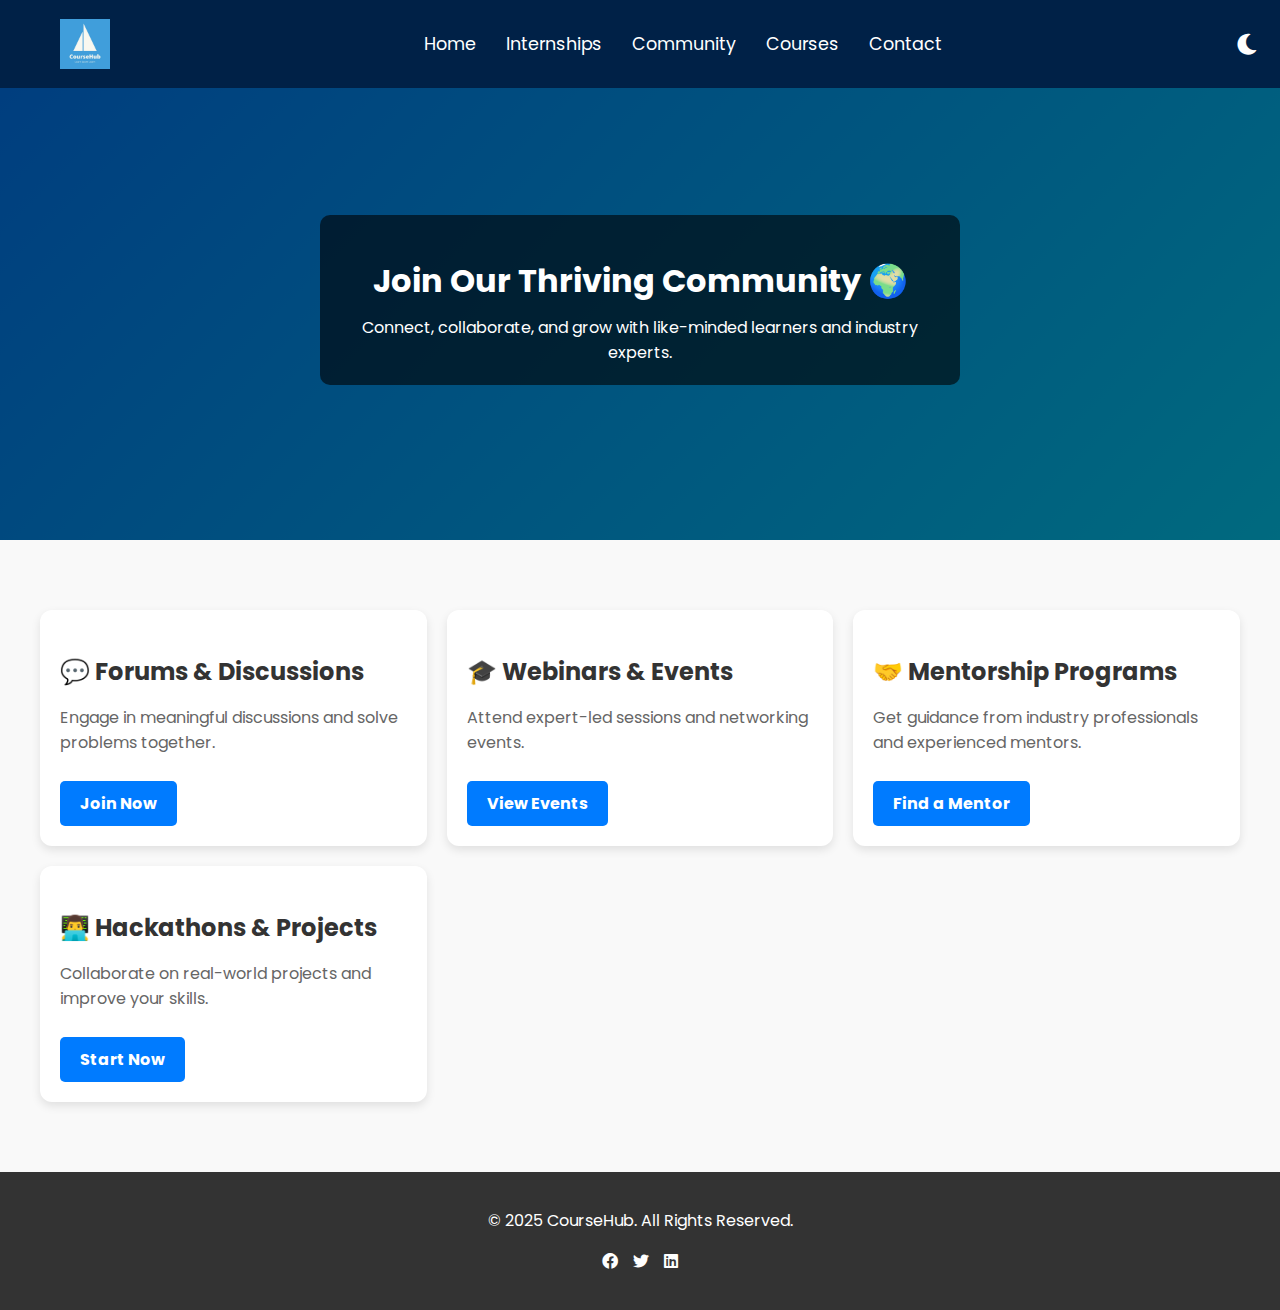
==== community.html @ 1e1254ca "Add files via upload" ====
<!DOCTYPE html>
<html lang="en">
  <head>
    <meta charset="UTF-8" />
    <meta name="viewport" content="width=device-width, initial-scale=1.0" />
    <title>Community - CourseHub</title>
    <link rel="stylesheet" href="styles.css" />
    <script defer src="script.js"></script>
    <link
      href="https://fonts.googleapis.com/css2?family=Poppins:wght@300;400;600&display=swap"
      rel="stylesheet"
    />
    <link
      rel="stylesheet"
      href="https://cdnjs.cloudflare.com/ajax/libs/font-awesome/6.0.0-beta3/css/all.min.css"
    />
    <style>
      /* General Styles */
      body {
        font-family: "Poppins", sans-serif;
        margin: 0;
        padding: 0;
        background-color: #f9f9f9;
        color: #333;
      }

      body.dark-mode {
        background-color: #121212;
        color: #ffffff;
      }

      /* Updated Hero Section */
      .hero {
        background: linear-gradient(135deg, #007bff, #00d4ff);
        color: white;
        text-align: center;
        padding: 60px 20px; /* Reduced padding */
        position: relative;
        overflow: hidden;
        height: 40vh; /* Reduced height */
        display: flex;
        align-items: center;
        justify-content: center;
      }

      .hero h1 {
        font-size: 2rem; /* Reduced font size */
        margin-bottom: 10px;
        animation: fadeIn 2s ease-in-out;
      }

      .hero p {
        font-size: 1rem; /* Reduced font size */
        max-width: 600px;
        margin: auto;
        animation: fadeIn 3s ease-in-out;
      }

      @keyframes fadeIn {
        from {
          opacity: 0;
          transform: translateY(20px);
        }
        to {
          opacity: 1;
          transform: translateY(0);
        }
      }

      /* Community Cards */
      .community-container {
        display: grid;
        grid-template-columns: repeat(auto-fit, minmax(300px, 1fr));
        gap: 20px;
        max-width: 1200px;
        margin: 50px auto;
        padding: 20px;
      }

      .community-box {
        background: white;
        padding: 20px;
        border-radius: 12px;
        box-shadow: 0px 4px 10px rgba(0, 0, 0, 0.1);
        transition: transform 0.3s ease-in-out;
        position: relative;
        overflow: hidden;
      }

      .community-box::before {
        content: "";
        position: absolute;
        top: -2px;
        left: -2px;
        right: -2px;
        bottom: -2px;
        background: linear-gradient(45deg, #007bff, #00d4ff);
        z-index: -1;
        border-radius: 14px;
        transition: opacity 0.3s ease-in-out;
        opacity: 0;
      }

      .community-box:hover::before {
        opacity: 1;
      }

      .community-box:hover {
        transform: translateY(-10px);
      }

      .community-box h3 {
        font-size: 1.5rem;
        margin-bottom: 10px;
      }

      .community-box p {
        font-size: 1rem;
        color: #666;
      }

      .community-box .btn {
        display: inline-block;
        margin-top: 10px;
        padding: 10px 20px;
        background-color: #007bff;
        color: white;
        text-decoration: none;
        border-radius: 5px;
        transition: background 0.3s;
      }

      .community-box .btn:hover {
        background-color: #0056b3;
      }

      /* Dark Mode Styles */
      body.dark-mode .community-box {
        background-color: #1f1f1f;
        color: #ffffff;
      }

      body.dark-mode .community-box p {
        color: #ccc;
      }

      /* Footer */
      footer {
        background: #333;
        color: white;
        text-align: center;
        padding: 20px 10px;
        margin-top: 50px;
      }

      .social-links {
        list-style: none;
        padding: 0;
        display: flex;
        justify-content: center;
        gap: 15px;
      }

      .social-links a {
        color: white;
        text-decoration: none;
        font-weight: bold;
      }

      /* Responsive Design */
      @media (max-width: 768px) {
        .community-container {
          grid-template-columns: 1fr;
        }

        .hero h1 {
          font-size: 1.8rem;
        }

        .hero p {
          font-size: 0.9rem;
        }
      }
    </style>
  </head>
  <body>
    <!-- Loading Animation -->
    <div class="loader-wrapper">
      <div class="loader"></div>
    </div>

    <!-- Header -->
    <header>
      <nav>
        <div class="logo">
          <img src="images/logo.jpeg" alt="CourseHub Logo" />
        </div>
        <ul class="nav-links">
          <li><a href="index.html">Home</a></li>
          <li><a href="internship.html">Internships</a></li>
          <li><a href="community.html">Community</a></li>
          <li><a href="courses.html">Courses</a></li>
          <li><a href="contact.html">Contact</a></li>
        </ul>
        <div class="theme-toggle">
          <i class="fas fa-moon"></i>
        </div>
        <div class="menu-toggle">&#9776;</div>
      </nav>
    </header>

    <!-- Hero Section -->
    <section class="hero">
      <div class="hero-content">
        <h1>Join Our Thriving Community 🌍</h1>
        <p>
          Connect, collaborate, and grow with like-minded learners and industry
          experts.
        </p>
      </div>
    </section>

    <!-- Community Section -->
    <section class="community">
      <div class="community-container">
        <div class="community-box">
          <h3>💬 Forums & Discussions</h3>
          <p>Engage in meaningful discussions and solve problems together.</p>
          <a href="#" class="btn">Join Now</a>
        </div>
        <div class="community-box">
          <h3>🎓 Webinars & Events</h3>
          <p>Attend expert-led sessions and networking events.</p>
          <a href="#" class="btn">View Events</a>
        </div>
        <div class="community-box">
          <h3>🤝 Mentorship Programs</h3>
          <p>
            Get guidance from industry professionals and experienced mentors.
          </p>
          <a href="#" class="btn">Find a Mentor</a>
        </div>
        <div class="community-box">
          <h3>👨‍💻 Hackathons & Projects</h3>
          <p>Collaborate on real-world projects and improve your skills.</p>
          <a href="#" class="btn">Start Now</a>
        </div>
      </div>
    </section>

    <!-- Footer -->
    <footer>
      <div class="footer-content">
        <p>&copy; 2025 CourseHub. All Rights Reserved.</p>
        <ul class="social-links">
          <li>
            <a href="#"><i class="fab fa-facebook"></i></a>
          </li>
          <li>
            <a href="#"><i class="fab fa-twitter"></i></a>
          </li>
          <li>
            <a href="#"><i class="fab fa-linkedin"></i></a>
          </li>
        </ul>
      </div>
    </footer>

    <!-- Scroll-to-Top Button -->
    <button class="scroll-to-top">
      <i class="fas fa-arrow-up"></i>
    </button>

    <!-- Progress Bar -->
    <div class="progress-bar"></div>
  </body>
</html>
---- styles.css ----
/* General Styles */
body {
    font-family: 'Arial', sans-serif;
    margin: 0;
    padding: 0;
    box-sizing: border-box;
    background-color: #f8f9fa;
    color: #333;
}

/* Navigation Bar */
header {
    background: #002147;
    color: white;
    padding: 15px 20px;
    position: fixed;
    width: 100%;
    top: 0;
    left: 0;
    z-index: 1000;
}

nav {
    display: flex;
    justify-content: space-between;
    align-items: center;
    max-width: 1200px;
    margin: auto;
}

.logo {
    font-size: 1.8em;
    font-weight: bold;
}

.nav-links {
    list-style: none;
    display: flex;
}

.nav-links li {
    margin: 0 15px;
}

.nav-links a {
    color: white;
    text-decoration: none;
    font-size: 1.1em;
    transition: color 0.3s;
}

.nav-links a:hover {
    color: #f39c12;
}

.menu-toggle {
    display: none;
    font-size: 2em;
    cursor: pointer;
}

/* Hero Section */
.hero {
    background: linear-gradient(rgba(0, 0, 0, 0.7), rgba(0, 0, 0, 0.7)), url('images/hero-bg.jpg') no-repeat center center/cover;
    color: white;
    text-align: center;
    padding: 150px 20px;
    margin-top: 60px;
}

.hero h1 {
    font-size: 2.5em;
    font-weight: bold;
}

.hero p {
    font-size: 1.2em;
    margin-top: 10px;
    max-width: 600px;
    margin-left: auto;
    margin-right: auto;
}

.hero .btn {
    display: inline-block;
    margin-top: 15px;
    padding: 12px 25px;
    background: #f39c12;
    color: white;
    text-decoration: none;
    font-weight: bold;
    border-radius: 5px;
    transition: background 0.3s;
}

.hero .btn:hover {
    background: #e67e22;
}

/* Feature Sections */
.features {
    display: flex;
    justify-content: space-between;
    flex-wrap: wrap;
    max-width: 1200px;
    margin: 50px auto;
    text-align: center;
    padding: 20px;
}

.feature-box {
    flex: 1;
    background: white;
    margin: 20px;
    padding: 30px;
    border-radius: 10px;
    box-shadow: 0 4px 8px rgba(0, 0, 0, 0.1);
    transition: transform 0.3s;
}

.feature-box:hover {
    transform: scale(1.05);
}

.feature-box img {
    width: 100%;
    height: 180px;
    object-fit: cover;
    border-radius: 10px;
}

/* Footer */
footer {
    text-align: center;
    background: #002147;
    color: white;
    padding: 20px;
    margin-top: 50px;
}

/* Responsive Design */
@media (max-width: 768px) {
    .nav-links {
        display: none;
        flex-direction: column;
        background: #003366;
        position: absolute;
        top: 60px;
        left: 0;
        width: 100%;
    }
    
    .nav-links li {
        text-align: center;
        margin: 10px 0;
    }
    
    .menu-toggle {
        display: block;
    }
    
    .nav-links.active {
        display: flex;
    }
    
    .features {
        flex-direction: column;
        align-items: center;
    }
}
.logo img {
    height: 50px; /* Adjust the size */
    width: auto;
    display: block;
}

.hero {
    background: url("images/explore.jpg") no-repeat center center/cover;
    height: 100vh;
    display: flex;
    align-items: center;
    justify-content: center;
    text-align: center;
    color: white; /* Ensure text is readable */
    position: relative;
}

.hero::before {
    content: "";
    position: absolute;
    top: 0;
    left: 0;
    width: 100%;
    height: 100%;
    background: rgba(0, 0, 0, 0.5); /* Adds a dark overlay for better readability */
}

.hero-content {
    position: relative;
    z-index: 2; /* Ensures the text is above the overlay */
    max-width: 800px;
    padding: 20px;
    background: rgba(0, 0, 0, 0.6); /* Semi-transparent black background */
    border-radius: 10px;
}
.explore-future {
    text-align: center;
    padding: 40px 20px;
    background: #f4f4f4;
    font-size: 1.5rem;
}

.internship-section, .community-section {
    text-align: center;
    padding: 50px 20px;
    background: white;
}

.internship-section h2, .community-section h2 {
    font-size: 2rem;
    color: #333;
    margin-bottom: 10px;
}

.internship-section p, .community-section p {
    font-size: 1.2rem;
    color: #666;
    margin-bottom: 20px;
}

.internship-section img, .community-section img {
    width: 80%;
    max-width: 600px;
    height: auto;
    border-radius: 10px;
    box-shadow: 0px 4px 10px rgba(0, 0, 0, 0.2);
    transition: transform 0.3s ease-in-out;
}

.internship-section img:hover, .community-section img:hover {
    transform: scale(1.05);
}

.feature-box {
    display: flex;
    align-items: center;
    justify-content: space-between;
    background: white;
    padding: 20px;
    border-radius: 10px;
    box-shadow: 0px 4px 10px rgba(0, 0, 0, 0.1);
    max-width: 800px;
    margin: 20px auto;
    gap: 20px;
}

.feature-box img {
    width: 120px;
    height: auto;
    border-radius: 10px;
    box-shadow: 0px 4px 10px rgba(0, 0, 0, 0.2);
}

.feature-box h3 {
    font-size: 1.5rem;
    color: #333;
}

.feature-box p {
    font-size: 1rem;
    color: #666;
}

.feature-box a {
    text-decoration: none;
    font-weight: bold;
    color: #5a2ecb;
}

/* Button Animations */
.btn {
    display: inline-block;
    padding: 12px 25px;
    background-color: #007bff;
    color: white;
    text-decoration: none;
    font-weight: bold;
    border-radius: 8px;
    transition: all 0.3s ease-in-out;
  }
  
  .btn:hover {
    background-color: #0056b3;
    transform: translateY(-3px);
    box-shadow: 0px 4px 10px rgba(0, 0, 0, 0.2);
  }
  
  .btn-secondary {
    background-color: #ffcc00;
    color: #333;
  }
  
  .btn-secondary:hover {
    background-color: #ffaa00;
  }

  /* Testimonials Section */
.testimonials {
    text-align: center;
    padding: 50px 20px;
    background: #f4f4f4;
  }
  
  .testimonial-container {
    display: flex;
    justify-content: center;
    gap: 20px;
    flex-wrap: wrap;
  }
  
  .testimonial-box {
    background: white;
    padding: 20px;
    border-radius: 12px;
    box-shadow: 0px 4px 10px rgba(0, 0, 0, 0.1);
    max-width: 300px;
    transition: transform 0.3s ease-in-out;
  }
  
  .testimonial-box:hover {
    transform: translateY(-5px);
  }

  /* Dark Mode Styles */
body.dark-mode {
    background-color: #121212;
    color: #ffffff;
  }
  
  body.dark-mode header {
    background-color: #1f1f1f;
  }
  
  body.dark-mode .feature-box,
  body.dark-mode .community-box,
  body.dark-mode .internship-box,
  body.dark-mode .course-box {
    background-color: #1f1f1f;
    color: #ffffff;
  }
  
  body.dark-mode .btn {
    background-color: #007bff;
    color: #ffffff;
  }
  
  body.dark-mode .btn:hover {
    background-color: #0056b3;
  }
  
  .theme-toggle {
    cursor: pointer;
    margin-left: 20px;
    font-size: 1.5rem;
  }

  /* Loading Animation */
.loader-wrapper {
    position: fixed;
    top: 0;
    left: 0;
    width: 100%;
    height: 100%;
    background: #ffffff;
    display: flex;
    justify-content: center;
    align-items: center;
    z-index: 9999;
    transition: opacity 0.5s ease;
  }
  
  .loader {
    border: 8px solid #f3f3f3;
    border-top: 8px solid #007bff;
    border-radius: 50%;
    width: 60px;
    height: 60px;
    animation: spin 1s linear infinite;
  }
  
  @keyframes spin {
    0% { transform: rotate(0deg); }
    100% { transform: rotate(360deg); }
  }
  
  .loader-wrapper.hidden {
    opacity: 0;
    pointer-events: none;

  }

  /* Scroll-to-Top Button */
.scroll-to-top {
    position: fixed;
    bottom: 20px;
    right: 20px;
    background-color: #007bff;
    color: white;
    border: none;
    border-radius: 50%;
    width: 50px;
    height: 50px;
    font-size: 1.5rem;
    cursor: pointer;
    display: none;
    transition: background-color 0.3s ease;
  }
  
  .scroll-to-top:hover {
    background-color: #0056b3;
  }
  
  .scroll-to-top.visible {
    display: block;
  }

  .progress-bar {
    position: fixed;
    top: 0;
    left: 0;
    height: 4px;
    background: #007bff;
    width: 0%;
    z-index: 1001;
  }
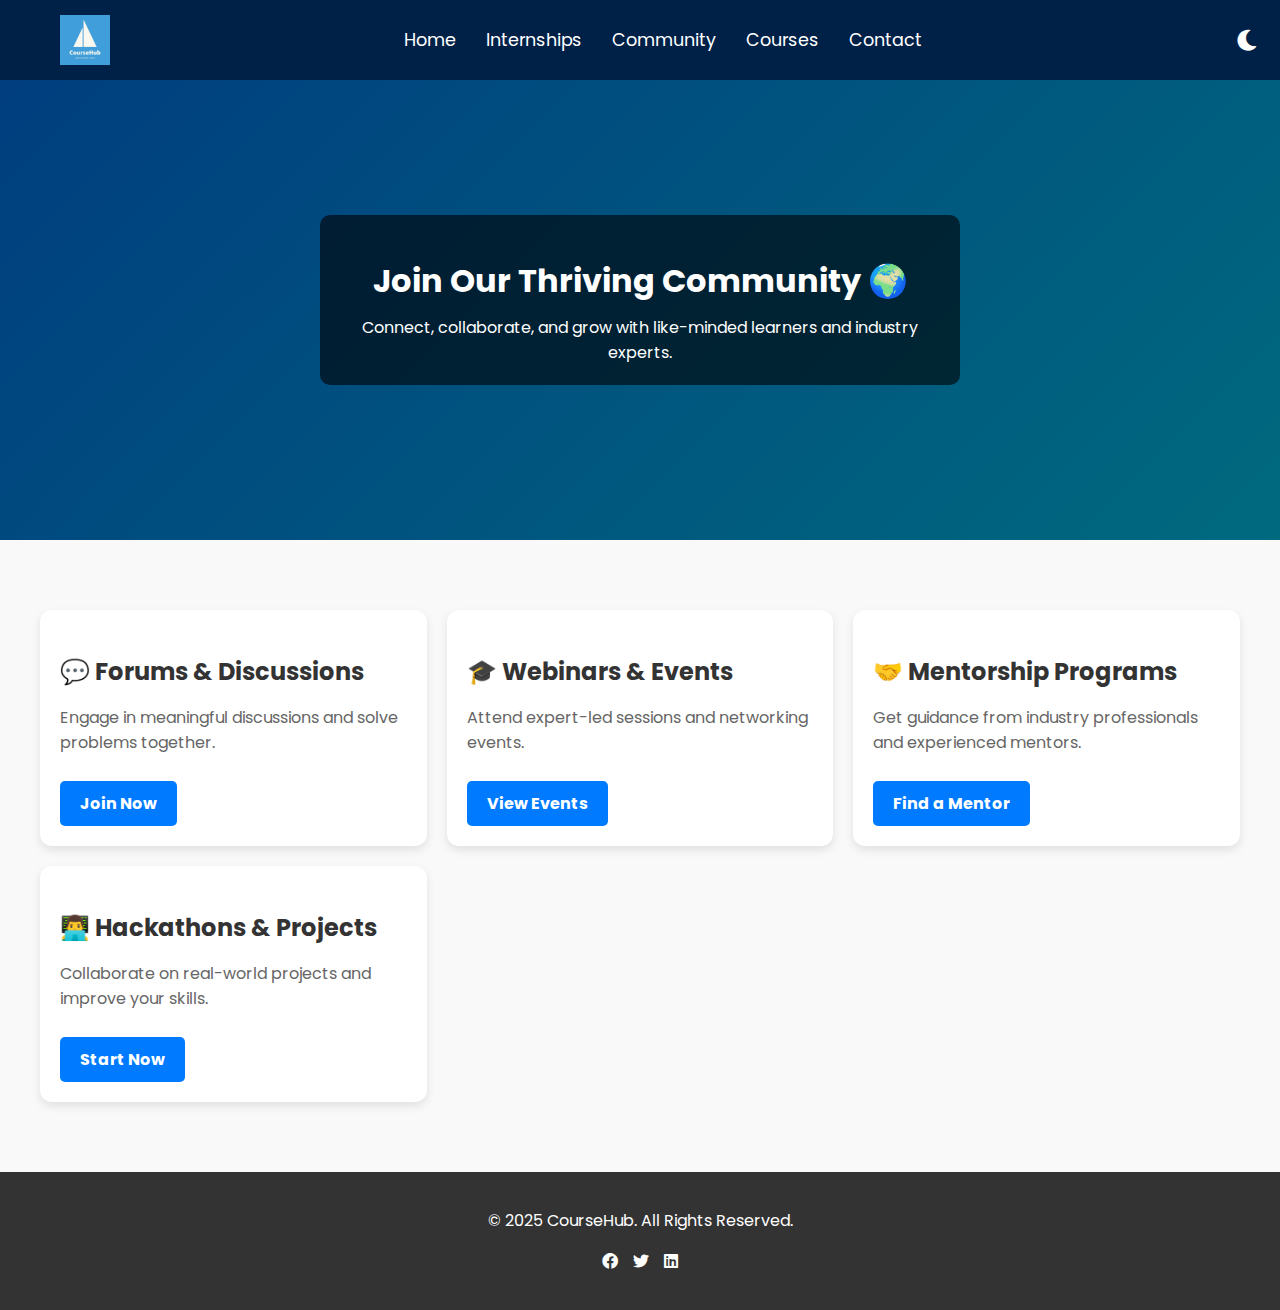
==== commit ba65301e: "community.html" ====
--- a/community.html
+++ b/community.html
@@ -3,6 +3,7 @@
   <head>
     <meta charset="UTF-8" />
     <meta name="viewport" content="width=device-width, initial-scale=1.0" />
+    <meta name="viewport" content="width=device-width, initial-scale=1.0, maximum-scale=1.0, user-scalable=no">
     <title>Community - CourseHub</title>
     <link rel="stylesheet" href="styles.css" />
     <script defer src="script.js"></script>
--- a/styles.css
+++ b/styles.css
@@ -432,4 +432,772 @@
     background: #007bff;
     width: 0%;
     z-index: 1001;
-  }+  }
+
+  /* Hide the menu toggle button on larger screens */
+.menu-toggle {
+    display: none;
+    font-size: 1.5rem;
+    cursor: pointer;
+  }
+  
+  /* Show the menu toggle button on smaller screens */
+  @media (max-width: 768px) {
+    .menu-toggle {
+      display: block;
+    }
+  
+    .nav-links {
+      display: none;
+      flex-direction: column;
+      background: #333;
+      position: absolute;
+      top: 60px;
+      left: 0;
+      width: 100%;
+      text-align: center;
+    }
+  
+    .nav-links.active {
+      display: flex;
+    }
+  }
+
+  img {
+    max-width: 100%;
+    height: auto;
+  }
+
+  .btn {
+    padding: 12px 24px; /* Increase padding */
+    font-size: 1rem; /* Increase font size */
+  }
+
+  body {
+    overflow-x: hidden; /* Hide horizontal overflow */
+  }
+
+  /* Instead of fixed widths */
+.container {
+    width: 90%;  /* Instead of 1200px */
+    max-width: 1200px;
+    margin: auto;
+  }
+
+  
+  @media (max-width: 768px) {
+    nav {
+      flex-direction: column;
+      text-align: center;
+    }
+    
+    .menu-toggle {
+      display: block; /* Show menu toggle button */
+    }
+  
+    .nav-links {
+      display: none; /* Hide links initially */
+    }
+  /* General Styles */
+body {
+    font-family: 'Arial', sans-serif;
+    margin: 0;
+    padding: 0;
+    box-sizing: border-box;
+    background-color: #f8f9fa;
+    color: #333;
+    overflow-x: hidden; /* Prevent horizontal overflow */
+}
+
+/* Navigation Bar */
+header {
+    background: #002147;
+    color: white;
+    padding: 15px 20px;
+    position: fixed;
+    width: 100%;
+    top: 0;
+    left: 0;
+    z-index: 1000;
+}
+
+nav {
+    display: flex;
+    justify-content: space-between;
+    align-items: center;
+    max-width: 1200px;
+    margin: auto;
+}
+
+.logo {
+    font-size: 1.8em;
+    font-weight: bold;
+}
+
+.logo img {
+    height: 50px; /* Adjust the size */
+    width: auto;
+    display: block;
+}
+
+.nav-links {
+    list-style: none;
+    display: flex;
+    margin: 0;
+    padding: 0;
+}
+
+.nav-links li {
+    margin: 0 15px;
+}
+
+.nav-links a {
+    color: white;
+    text-decoration: none;
+    font-size: 1.1em;
+    transition: color 0.3s;
+}
+
+.nav-links a:hover {
+    color: #f39c12;
+}
+
+.menu-toggle {
+    display: none;
+    font-size: 1.5rem;
+    cursor: pointer;
+}
+
+/* Hero Section */
+.hero {
+    background: linear-gradient(rgba(0, 0, 0, 0.7), rgba(0, 0, 0, 0.7)), url('images/hero-bg.jpg') no-repeat center center/cover;
+    color: white;
+    text-align: center;
+    padding: 150px 20px;
+    margin-top: 60px;
+    height: 100vh;
+    display: flex;
+    align-items: center;
+    justify-content: center;
+    position: relative;
+}
+
+.hero::before {
+    content: "";
+    position: absolute;
+    top: 0;
+    left: 0;
+    width: 100%;
+    height: 100%;
+    background: rgba(0, 0, 0, 0.5); /* Dark overlay for better readability */
+}
+
+.hero-content {
+    position: relative;
+    z-index: 2;
+    max-width: 800px;
+    padding: 20px;
+    background: rgba(0, 0, 0, 0.6); /* Semi-transparent black background */
+    border-radius: 10px;
+}
+
+.hero h1 {
+    font-size: 2.5em;
+    font-weight: bold;
+}
+
+.hero p {
+    font-size: 1.2em;
+    margin-top: 10px;
+    max-width: 600px;
+    margin-left: auto;
+    margin-right: auto;
+}
+
+.hero .btn {
+    display: inline-block;
+    margin-top: 15px;
+    padding: 12px 25px;
+    background: #f39c12;
+    color: white;
+    text-decoration: none;
+    font-weight: bold;
+    border-radius: 5px;
+    transition: background 0.3s;
+}
+
+.hero .btn:hover {
+    background: #e67e22;
+}
+
+/* Feature Sections */
+.features {
+    display: flex;
+    justify-content: space-between;
+    flex-wrap: wrap;
+    max-width: 1200px;
+    margin: 50px auto;
+    text-align: center;
+    padding: 20px;
+}
+
+.feature-box {
+    flex: 1;
+    background: white;
+    margin: 20px;
+    padding: 30px;
+    border-radius: 10px;
+    box-shadow: 0 4px 8px rgba(0, 0, 0, 0.1);
+    transition: transform 0.3s;
+}
+
+.feature-box:hover {
+    transform: scale(1.05);
+}
+
+.feature-box img {
+    width: 100%;
+    height: 180px;
+    object-fit: cover;
+    border-radius: 10px;
+}
+
+/* Footer */
+footer {
+    text-align: center;
+    background: #002147;
+    color: white;
+    padding: 20px;
+    margin-top: 50px;
+}
+
+/* Responsive Design */
+@media (max-width: 768px) {
+    .nav-links {
+        display: none;
+        flex-direction: column;
+        background: #003366;
+        position: absolute;
+        top: 60px;
+        left: 0;
+        width: 100%;
+    }
+
+    .nav-links li {
+        text-align: center;
+        margin: 10px 0;
+    }
+
+    .menu-toggle {
+        display: block;
+    }
+
+    .nav-links.active {
+        max-height: 500px;
+    }
+
+    .features {
+        flex-direction: column;
+        align-items: center;
+    }
+
+    .hero {
+        padding: 100px 20px;
+    }
+
+    .hero h1 {
+        font-size: 2em;
+    }
+
+    .hero p {
+        font-size: 1em;
+    }
+
+    .feature-box {
+        margin: 10px 0;
+    }
+}
+
+/* Additional Mobile Optimizations */
+@media (max-width: 480px) {
+    .hero h1 {
+        font-size: 1.8em;
+    }
+
+    .hero p {
+        font-size: 0.9em;
+    }
+
+    .btn {
+        padding: 10px 20px;
+        font-size: 0.9em;
+    }
+}
+
+/* Dark Mode Styles */
+body.dark-mode {
+    background-color: #121212;
+    color: #ffffff;
+}
+
+body.dark-mode header {
+    background-color: #1f1f1f;
+}
+
+body.dark-mode .feature-box,
+body.dark-mode .community-box,
+body.dark-mode .internship-box,
+body.dark-mode .course-box {
+    background-color: #1f1f1f;
+    color: #ffffff;
+}
+
+body.dark-mode .btn {
+    background-color: #007bff;
+    color: #ffffff;
+}
+
+body.dark-mode .btn:hover {
+    background-color: #0056b3;
+}
+
+.theme-toggle {
+    cursor: pointer;
+    margin-left: 20px;
+    font-size: 1.5rem;
+}
+
+/* Loading Animation */
+.loader-wrapper {
+    position: fixed;
+    top: 0;
+    left: 0;
+    width: 100%;
+    height: 100%;
+    background: #ffffff;
+    display: flex;
+    justify-content: center;
+    align-items: center;
+    z-index: 9999;
+    transition: opacity 0.5s ease;
+}
+
+.loader {
+    border: 8px solid #f3f3f3;
+    border-top: 8px solid #007bff;
+    border-radius: 50%;
+    width: 60px;
+    height: 60px;
+    animation: spin 1s linear infinite;
+}
+
+@keyframes spin {
+    0% { transform: rotate(0deg); }
+    100% { transform: rotate(360deg); }
+}
+
+.loader-wrapper.hidden {
+    opacity: 0;
+    pointer-events: none;
+}
+
+/* Scroll-to-Top Button */
+.scroll-to-top {
+    position: fixed;
+    bottom: 20px;
+    right: 20px;
+    background-color: #007bff;
+    color: white;
+    border: none;
+    border-radius: 50%;
+    width: 50px;
+    height: 50px;
+    font-size: 1.5rem;
+    cursor: pointer;
+    display: none;
+    transition: background-color 0.3s ease;
+}
+
+.scroll-to-top:hover {
+    background-color: #0056b3;
+}
+
+.scroll-to-top.visible {
+    display: block;
+}
+
+.progress-bar {
+    position: fixed;
+    top: 0;
+    left: 0;
+    height: 4px;
+    background: #007bff;
+    width: 0%;
+    z-index: 1001;
+}
+    .nav-links.active {
+      display: block; /* Show when menu toggled */
+    }
+  }
+/* General Styles */
+body {
+    font-family: 'Arial', sans-serif;
+    margin: 0;
+    padding: 0;
+    box-sizing: border-box;
+    background-color: #f8f9fa;
+    color: #333;
+    overflow-x: hidden; /* Prevent horizontal overflow */
+}
+
+/* Navigation Bar */
+header {
+    background: #002147;
+    color: white;
+    padding: 15px 20px;
+    position: fixed;
+    width: 100%;
+    top: 0;
+    left: 0;
+    z-index: 1000;
+}
+
+nav {
+    display: flex;
+    justify-content: space-between;
+    align-items: center;
+    max-width: 1200px;
+    margin: auto;
+}
+
+.logo {
+    font-size: 1.8em;
+    font-weight: bold;
+}
+
+.logo img {
+    height: 50px;
+    width: auto;
+    display: block;
+}
+
+.nav-links {
+    list-style: none;
+    display: flex;
+    margin: 0;
+    padding: 0;
+}
+
+.nav-links li {
+    margin: 0 15px;
+}
+
+.nav-links a {
+    color: white;
+    text-decoration: none;
+    font-size: 1.1em;
+    transition: color 0.3s;
+}
+
+.nav-links a:hover {
+    color: #f39c12;
+}
+
+.menu-toggle {
+    display: none;
+    font-size: 1.5rem;
+    cursor: pointer;
+}
+
+/* Hero Section */
+.hero {
+    background: linear-gradient(rgba(0, 0, 0, 0.7), rgba(0, 0, 0, 0.7)), url('images/hero-bg.jpg') no-repeat center center/cover;
+    color: white;
+    text-align: center;
+    padding: 150px 20px;
+    margin-top: 60px;
+    height: 100vh;
+    display: flex;
+    align-items: center;
+    justify-content: center;
+    position: relative;
+}
+
+.hero::before {
+    content: "";
+    position: absolute;
+    top: 0;
+    left: 0;
+    width: 100%;
+    height: 100%;
+    background: rgba(0, 0, 0, 0.5); /* Dark overlay for better readability */
+}
+
+.hero-content {
+    position: relative;
+    z-index: 2;
+    max-width: 800px;
+    padding: 20px;
+    background: rgba(0, 0, 0, 0.6); /* Semi-transparent black background */
+    border-radius: 10px;
+}
+
+.hero h1 {
+    font-size: 2.5em;
+    font-weight: bold;
+}
+
+.hero p {
+    font-size: 1.2em;
+    margin-top: 10px;
+    max-width: 600px;
+    margin-left: auto;
+    margin-right: auto;
+}
+
+.hero .btn {
+    display: inline-block;
+    margin-top: 15px;
+    padding: 12px 25px;
+    background: #f39c12;
+    color: white;
+    text-decoration: none;
+    font-weight: bold;
+    border-radius: 5px;
+    transition: background 0.3s;
+}
+
+.hero .btn:hover {
+    background: #e67e22;
+}
+
+/* Feature Sections */
+.features {
+    display: flex;
+    justify-content: space-between;
+    flex-wrap: wrap;
+    max-width: 1200px;
+    margin: 50px auto;
+    text-align: center;
+    padding: 20px;
+}
+
+.feature-box {
+    flex: 1;
+    background: white;
+    margin: 20px;
+    padding: 30px;
+    border-radius: 10px;
+    box-shadow: 0 4px 8px rgba(0, 0, 0, 0.1);
+    transition: transform 0.3s;
+}
+
+.feature-box:hover {
+    transform: scale(1.05);
+}
+
+.feature-box img {
+    width: 100%;
+    height: 180px;
+    object-fit: cover;
+    border-radius: 10px;
+}
+
+/* Footer */
+footer {
+    text-align: center;
+    background: #002147;
+    color: white;
+    padding: 20px;
+    margin-top: 50px;
+}
+
+/* Responsive Design */
+@media (max-width: 768px) {
+    .nav-links {
+        display: none;
+        flex-direction: column;
+        background: #003366;
+        position: absolute;
+        top: 60px;
+        left: 0;
+        width: 100%;
+    }
+
+    .nav-links li {
+        text-align: center;
+        margin: 10px 0;
+    }
+
+    .menu-toggle {
+        display: block;
+    }
+
+    .nav-links.active {
+        display: flex;
+    }
+
+    .features {
+        flex-direction: column;
+        align-items: center;
+    }
+
+    .hero {
+        padding: 100px 20px;
+    }
+
+    .hero h1 {
+        font-size: 2em;
+    }
+
+    .hero p {
+        font-size: 1em;
+    }
+
+    .feature-box {
+        margin: 10px 0;
+    }
+}
+
+@media (max-width: 480px) {
+    .hero h1 {
+        font-size: 1.8em;
+    }
+
+    .hero p {
+        font-size: 0.9em;
+    }
+
+    .btn {
+        padding: 10px 20px;
+        font-size: 0.9em;
+    }
+}
+
+/* Dark Mode Styles */
+body.dark-mode {
+    background-color: #121212;
+    color: #ffffff;
+}
+
+body.dark-mode header {
+    background-color: #1f1f1f;
+}
+
+body.dark-mode .feature-box {
+    background-color: #1f1f1f;
+    color: #ffffff;
+}
+
+body.dark-mode .btn {
+    background-color: #007bff;
+    color: #ffffff;
+}
+
+body.dark-mode .btn:hover {
+    background-color: #0056b3;
+}
+
+.theme-toggle {
+    cursor: pointer;
+    margin-left: 20px;
+    font-size: 1.5rem;
+}
+
+/* Loading Animation */
+.loader-wrapper {
+    position: fixed;
+    top: 0;
+    left: 0;
+    width: 100%;
+    height: 100%;
+    background: #ffffff;
+    display: flex;
+    justify-content: center;
+    align-items: center;
+    z-index: 9999;
+    transition: opacity 0.5s ease;
+}
+
+.loader {
+    border: 8px solid #f3f3f3;
+    border-top: 8px solid #007bff;
+    border-radius: 50%;
+    width: 60px;
+    height: 60px;
+    animation: spin 1s linear infinite;
+}
+
+@keyframes spin {
+    0% { transform: rotate(0deg); }
+    100% { transform: rotate(360deg); }
+}
+
+.loader-wrapper.hidden {
+    opacity: 0;
+    pointer-events: none;
+}
+
+/* Scroll-to-Top Button */
+.scroll-to-top {
+    position: fixed;
+    bottom: 20px;
+    right: 20px;
+    background-color: #007bff;
+    color: white;
+    border: none;
+    border-radius: 50%;
+    width: 50px;
+    height: 50px;
+    font-size: 1.5rem;
+    cursor: pointer;
+    display: none;
+    transition: background-color 0.3s ease;
+}
+
+.scroll-to-top:hover {
+    background-color: #0056b3;
+}
+
+.scroll-to-top.visible {
+    display: block;
+}
+
+/* Progress Bar */
+.progress-bar {
+    position: fixed;
+    top: 0;
+    left: 0;
+    height: 4px;
+    background: #007bff;
+    width: 0%;
+    z-index: 1001;
+}
+
+/* Responsive Images */
+img {
+    max-width: 100%;
+    height: auto;
+}
+
+/* Button Styles */
+.btn {
+    padding: 12px 24px;
+    font-size: 1rem;
+    border-radius: 8px;
+    transition: background-color 0.3s, transform 0.3s;
+}
+
+.btn:hover {
+    background-color: #0056b3;
+    transform: translateY(-2px);
+}
+
+.btn:active {
+    transform: translateY(0);
+}
+  img, video {
+    max-width: 100%;
+    height: auto;
+  }
+  
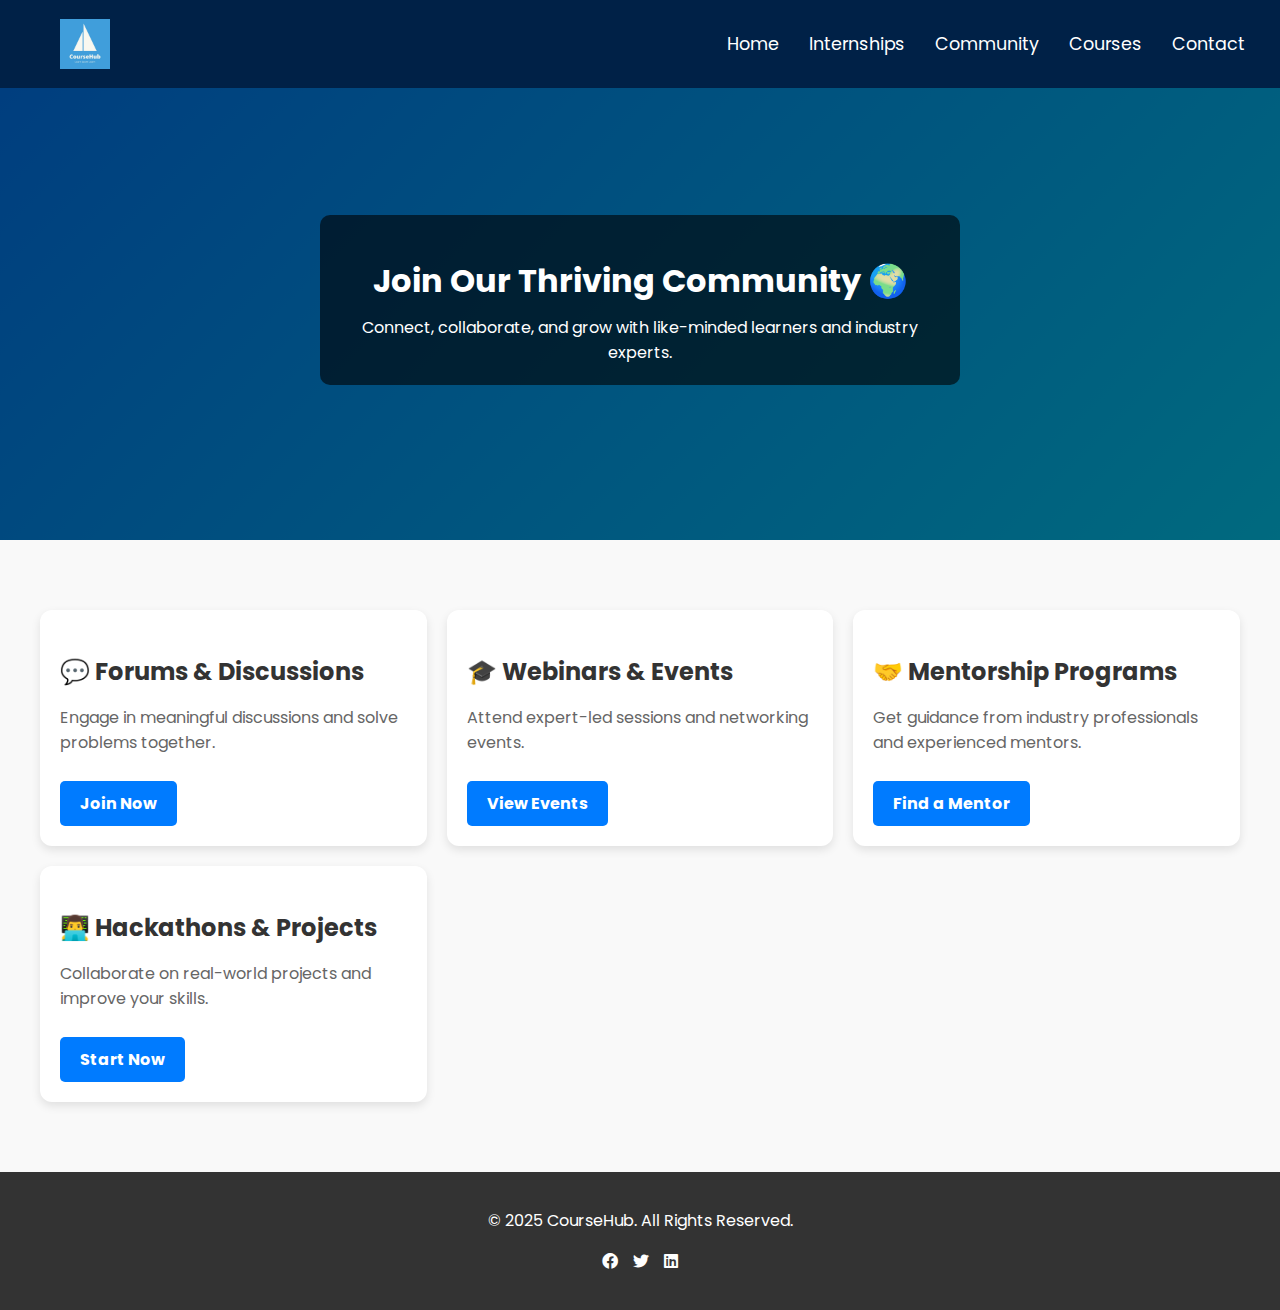
==== commit 7acde18a: "community.html" ====
--- a/community.html
+++ b/community.html
@@ -3,7 +3,10 @@
   <head>
     <meta charset="UTF-8" />
     <meta name="viewport" content="width=device-width, initial-scale=1.0" />
-    <meta name="viewport" content="width=device-width, initial-scale=1.0, maximum-scale=1.0, user-scalable=no">
+    <meta
+      name="viewport"
+      content="width=device-width, initial-scale=1.0, maximum-scale=1.0, user-scalable=no"
+    />
     <title>Community - CourseHub</title>
     <link rel="stylesheet" href="styles.css" />
     <script defer src="script.js"></script>
@@ -203,9 +206,9 @@
           <li><a href="courses.html">Courses</a></li>
           <li><a href="contact.html">Contact</a></li>
         </ul>
-        <div class="theme-toggle">
+        <!-- <div class="theme-toggle">
           <i class="fas fa-moon"></i>
-        </div>
+        </div> -->
         <div class="menu-toggle">&#9776;</div>
       </nav>
     </header>
--- a/styles.css
+++ b/styles.css
@@ -693,7 +693,7 @@
     }
 
     .nav-links.active {
-        max-height: 500px;
+        max-height: ;
     }
 
     .features {
@@ -839,363 +839,7 @@
       display: block; /* Show when menu toggled */
     }
   }
-/* General Styles */
-body {
-    font-family: 'Arial', sans-serif;
-    margin: 0;
-    padding: 0;
-    box-sizing: border-box;
-    background-color: #f8f9fa;
-    color: #333;
-    overflow-x: hidden; /* Prevent horizontal overflow */
-}
-
-/* Navigation Bar */
-header {
-    background: #002147;
-    color: white;
-    padding: 15px 20px;
-    position: fixed;
-    width: 100%;
-    top: 0;
-    left: 0;
-    z-index: 1000;
-}
-
-nav {
-    display: flex;
-    justify-content: space-between;
-    align-items: center;
-    max-width: 1200px;
-    margin: auto;
-}
-
-.logo {
-    font-size: 1.8em;
-    font-weight: bold;
-}
-
-.logo img {
-    height: 50px;
-    width: auto;
-    display: block;
-}
-
-.nav-links {
-    list-style: none;
-    display: flex;
-    margin: 0;
-    padding: 0;
-}
-
-.nav-links li {
-    margin: 0 15px;
-}
-
-.nav-links a {
-    color: white;
-    text-decoration: none;
-    font-size: 1.1em;
-    transition: color 0.3s;
-}
-
-.nav-links a:hover {
-    color: #f39c12;
-}
-
-.menu-toggle {
-    display: none;
-    font-size: 1.5rem;
-    cursor: pointer;
-}
-
-/* Hero Section */
-.hero {
-    background: linear-gradient(rgba(0, 0, 0, 0.7), rgba(0, 0, 0, 0.7)), url('images/hero-bg.jpg') no-repeat center center/cover;
-    color: white;
-    text-align: center;
-    padding: 150px 20px;
-    margin-top: 60px;
-    height: 100vh;
-    display: flex;
-    align-items: center;
-    justify-content: center;
-    position: relative;
-}
-
-.hero::before {
-    content: "";
-    position: absolute;
-    top: 0;
-    left: 0;
-    width: 100%;
-    height: 100%;
-    background: rgba(0, 0, 0, 0.5); /* Dark overlay for better readability */
-}
-
-.hero-content {
-    position: relative;
-    z-index: 2;
-    max-width: 800px;
-    padding: 20px;
-    background: rgba(0, 0, 0, 0.6); /* Semi-transparent black background */
-    border-radius: 10px;
-}
-
-.hero h1 {
-    font-size: 2.5em;
-    font-weight: bold;
-}
-
-.hero p {
-    font-size: 1.2em;
-    margin-top: 10px;
-    max-width: 600px;
-    margin-left: auto;
-    margin-right: auto;
-}
-
-.hero .btn {
-    display: inline-block;
-    margin-top: 15px;
-    padding: 12px 25px;
-    background: #f39c12;
-    color: white;
-    text-decoration: none;
-    font-weight: bold;
-    border-radius: 5px;
-    transition: background 0.3s;
-}
-
-.hero .btn:hover {
-    background: #e67e22;
-}
-
-/* Feature Sections */
-.features {
-    display: flex;
-    justify-content: space-between;
-    flex-wrap: wrap;
-    max-width: 1200px;
-    margin: 50px auto;
-    text-align: center;
-    padding: 20px;
-}
-
-.feature-box {
-    flex: 1;
-    background: white;
-    margin: 20px;
-    padding: 30px;
-    border-radius: 10px;
-    box-shadow: 0 4px 8px rgba(0, 0, 0, 0.1);
-    transition: transform 0.3s;
-}
-
-.feature-box:hover {
-    transform: scale(1.05);
-}
-
-.feature-box img {
-    width: 100%;
-    height: 180px;
-    object-fit: cover;
-    border-radius: 10px;
-}
-
-/* Footer */
-footer {
-    text-align: center;
-    background: #002147;
-    color: white;
-    padding: 20px;
-    margin-top: 50px;
-}
-
-/* Responsive Design */
-@media (max-width: 768px) {
-    .nav-links {
-        display: none;
-        flex-direction: column;
-        background: #003366;
-        position: absolute;
-        top: 60px;
-        left: 0;
-        width: 100%;
-    }
-
-    .nav-links li {
-        text-align: center;
-        margin: 10px 0;
-    }
-
-    .menu-toggle {
-        display: block;
-    }
-
-    .nav-links.active {
-        display: flex;
-    }
-
-    .features {
-        flex-direction: column;
-        align-items: center;
-    }
-
-    .hero {
-        padding: 100px 20px;
-    }
-
-    .hero h1 {
-        font-size: 2em;
-    }
-
-    .hero p {
-        font-size: 1em;
-    }
-
-    .feature-box {
-        margin: 10px 0;
-    }
-}
-
-@media (max-width: 480px) {
-    .hero h1 {
-        font-size: 1.8em;
-    }
-
-    .hero p {
-        font-size: 0.9em;
-    }
-
-    .btn {
-        padding: 10px 20px;
-        font-size: 0.9em;
-    }
-}
-
-/* Dark Mode Styles */
-body.dark-mode {
-    background-color: #121212;
-    color: #ffffff;
-}
-
-body.dark-mode header {
-    background-color: #1f1f1f;
-}
-
-body.dark-mode .feature-box {
-    background-color: #1f1f1f;
-    color: #ffffff;
-}
-
-body.dark-mode .btn {
-    background-color: #007bff;
-    color: #ffffff;
-}
-
-body.dark-mode .btn:hover {
-    background-color: #0056b3;
-}
-
-.theme-toggle {
-    cursor: pointer;
-    margin-left: 20px;
-    font-size: 1.5rem;
-}
-
-/* Loading Animation */
-.loader-wrapper {
-    position: fixed;
-    top: 0;
-    left: 0;
-    width: 100%;
-    height: 100%;
-    background: #ffffff;
-    display: flex;
-    justify-content: center;
-    align-items: center;
-    z-index: 9999;
-    transition: opacity 0.5s ease;
-}
-
-.loader {
-    border: 8px solid #f3f3f3;
-    border-top: 8px solid #007bff;
-    border-radius: 50%;
-    width: 60px;
-    height: 60px;
-    animation: spin 1s linear infinite;
-}
-
-@keyframes spin {
-    0% { transform: rotate(0deg); }
-    100% { transform: rotate(360deg); }
-}
-
-.loader-wrapper.hidden {
-    opacity: 0;
-    pointer-events: none;
-}
-
-/* Scroll-to-Top Button */
-.scroll-to-top {
-    position: fixed;
-    bottom: 20px;
-    right: 20px;
-    background-color: #007bff;
-    color: white;
-    border: none;
-    border-radius: 50%;
-    width: 50px;
-    height: 50px;
-    font-size: 1.5rem;
-    cursor: pointer;
-    display: none;
-    transition: background-color 0.3s ease;
-}
-
-.scroll-to-top:hover {
-    background-color: #0056b3;
-}
-
-.scroll-to-top.visible {
-    display: block;
-}
-
-/* Progress Bar */
-.progress-bar {
-    position: fixed;
-    top: 0;
-    left: 0;
-    height: 4px;
-    background: #007bff;
-    width: 0%;
-    z-index: 1001;
-}
-
-/* Responsive Images */
-img {
-    max-width: 100%;
-    height: auto;
-}
-
-/* Button Styles */
-.btn {
-    padding: 12px 24px;
-    font-size: 1rem;
-    border-radius: 8px;
-    transition: background-color 0.3s, transform 0.3s;
-}
-
-.btn:hover {
-    background-color: #0056b3;
-    transform: translateY(-2px);
-}
-
-.btn:active {
-    transform: translateY(0);
-}
+
   img, video {
     max-width: 100%;
     height: auto;
